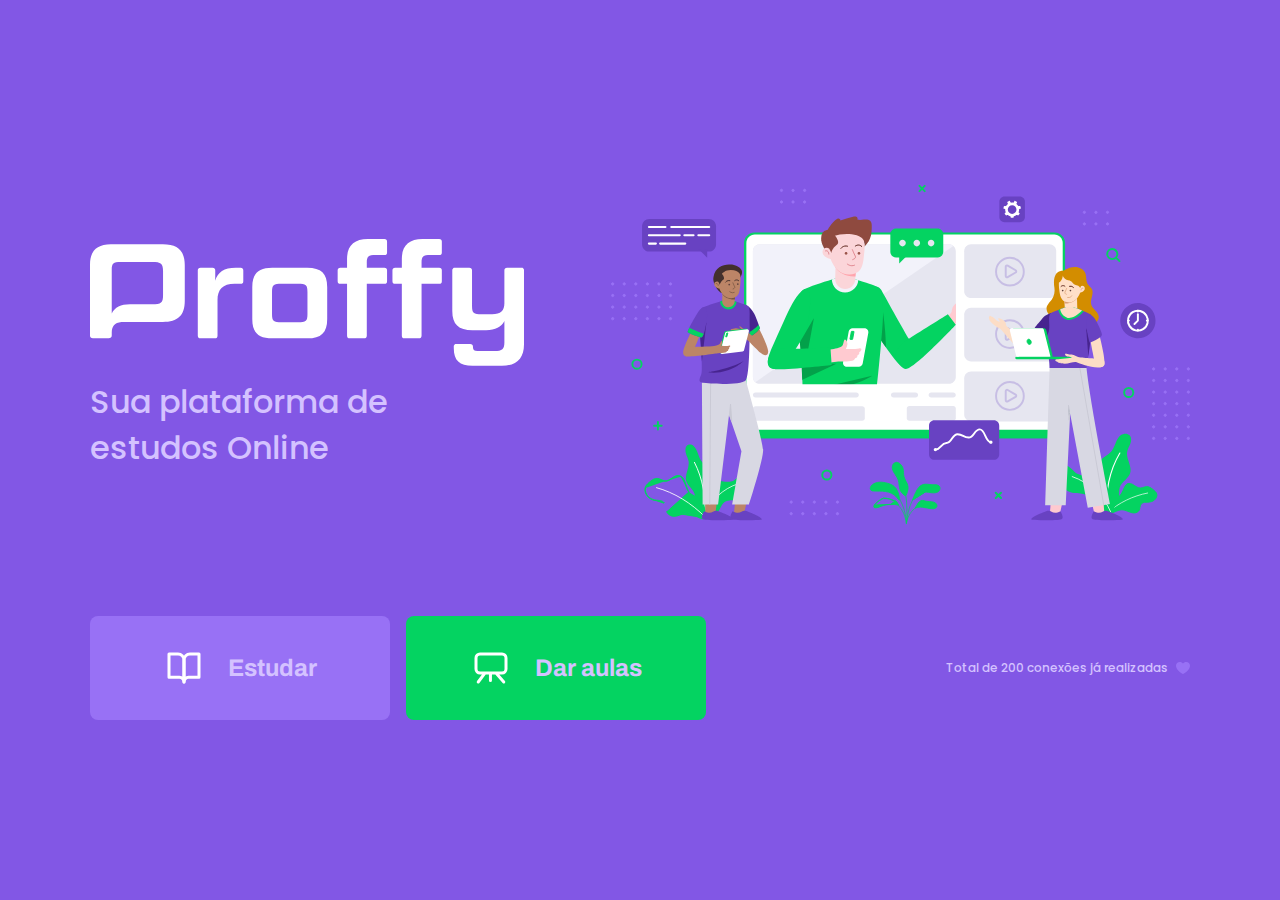
==== study.html @ cfa7b756 "atalização" ====
<!DOCTYPE html>
<html lang="en">

<head>
    <meta charset="UTF-8">
    <meta name="viewport" content="width=device-width, initial-scale=1.0">
    <title>Proff | Sua plataforma de estudos Online</title>
    <link rel="stylesheet" href="/styles/main.css">
    <link rel="stylesheet" href="/styles/partials/page-landing.css">

    <link
        href="https://fonts.googleapis.com/css2?family=Archivo:wght@400;700&amp;family=Poppins:wght@400;600&amp;display=swap"
        rel="stylesheet">
</head>

<body id="page-landing">

    <div id="container">
        <div class="logo-container">

            <img src="/images/logo.svg" alt="Logo">
            <h2>Sua plataforma de estudos Online</h2>
        </div>

        <img class="hero-image" src="/images/landing.svg" alt="Plataforma de estudos">

        <div class="buttons-container">

            <a class="study" href="/study">
                <img src="/images/icons/study.svg" alt="Estudar">
                Estudar
            </a>

            <a class="give-classes" href="/give-classes.html">
                <img src="/images/icons/give-classes.svg" alt="Dar aulas">
                Dar aulas
            </a>


        </div>

        <p class="total-connections">Total de 200 conexões já realizadas

            <img src="/images/icons/purple-heart.svg" alt="Coração Roxo">
        </p>

    </div>

</body>

</html>
---- styles/main.css ----
:root {
    --color-background: #F0F0F7;
    --color-primary-lighter: #9871F5;
    --color-primary-light: #916BEA;
    --color-primary: #8257E5;
    --color-primary-dark: #774DD6;
    --color-primary-darker: #6842c2;
    --color-secondary: #04D361;
    --color-secondary-dark: #04BF58;
    --color-title-in-primary: #FFFFFF;
    --color-text-in-primary: #D4C2FF;
    --color-text-title: #32264D;
    --color-text-complement: #9C98A6;
    --color-text-base: #6A6180;
    --color-line-in-white: #E6E6F0;
    --color-input-background: #F8F8FC;
    --color-button-text: #FFFFFF;
    --color-box-base: #FFFFFF;
    --color-box-footer: #FAFAFC;
    --color-small-info: #C1BCCC;
    font-size: 60%; /* controle das medidas rem */
}
*{
    margin: 0;
    padding: 0;
    box-sizing: border-box;
}
html, body{
    height: 100vh;
}

body{
    background-color:var (--color-background);
    display: flex;
    justify-content: center;
    align-items: center;
}

body, input, button, textarea{
    font: 500 1.6rem Poppins;
    color: var (var(--color-text-base))
}
#container{
    width: 90vw;
    max-width: 700px;
}
---- styles/partials/page-landing.css ----
#page-landing{
    background:var(--color-primary) ;
}
#page-landing #container{
    color: var(--color-text-in-primary);
}
.logo-container {
    text-align: center;
    margin-bottom: 3.2rem;
}
.logo-container h2{
    font-weight: 500;
    font-size: 3.2rem;
    line-height: 4.6rem;
    margin-top: 0.6rem;
}

.logo-container img{
    height: 10rem;
}
.hero-image{
    width: 100%;
}
.buttons-container{
    display: flex;
    justify-content: center;
    margin: 3.2rem 0;
}
.buttons-container a{
    width: 30rem;
    height: 10.4rem;
    border-radius: 0.8rem;
    margin-right: 1.6rem ;
    font: 700 2.4rem Archivo;
    display: flex;
    align-items: center;
    justify-content: center;
    text-decoration: none;
    color: var(--color-button-texte);
}
.buttons-container a img{
    width: 4rem;
    margin-right: 2.4rem;
}
.buttons-container a.study{
    background: var(--color-primary-lighter);
}
.buttons-container a.study:hover{
    background:var(--color-primary-light) ;
    transition: background 0.5s;
}
.buttons-container a.give-classes{
    background: var(--color-secondary);
    margin-right: 0;
}
.buttons-container a.give-classes:hover{
    background: var(--color-secondary-dark);
    transition: background 0.5s;
}
.total-connections{
    font-size: 1.8rem;
    display: flex;
    align-items: center;
    justify-content: center;
}
.total-connections img{
    margin-left: 0.8rem;
}
@media (max-width:699px){
    :root{
        font-size: 40%;
    }
}
@media (min-width:1100px){
    #page-landing #container{
        max-width: 1100px;
        display: grid;
        grid-template-columns: 2fr 1fr 2fr;
        grid-template-rows: 350px 1fr;
        grid-template-areas: 
        "proffy image image"
        "button button texting";
        column-gap: 87px;
        row-gap: 86px;

    }
    .logo-container{ 
        grid-area: proffy;
        text-align: initial;
        align-self: center;
        margin:0;
    }
    .logo-container img{ 
        height: 127%;
    }
    .hero-image{
        grid-area: image;
        height: 350px;
    }
    .buttons-container{
        grid-area: button;
        justify-content:flex-start ;
        margin: 0;
    }
    .total-connections{
        grid-area: texting;
        justify-self: end;
        font-size: 1.2rem;
    }
}
@media (min-width: 700px){
    :root{
        font-size: 62.5%; /* Equivale a 10px */
    }
}
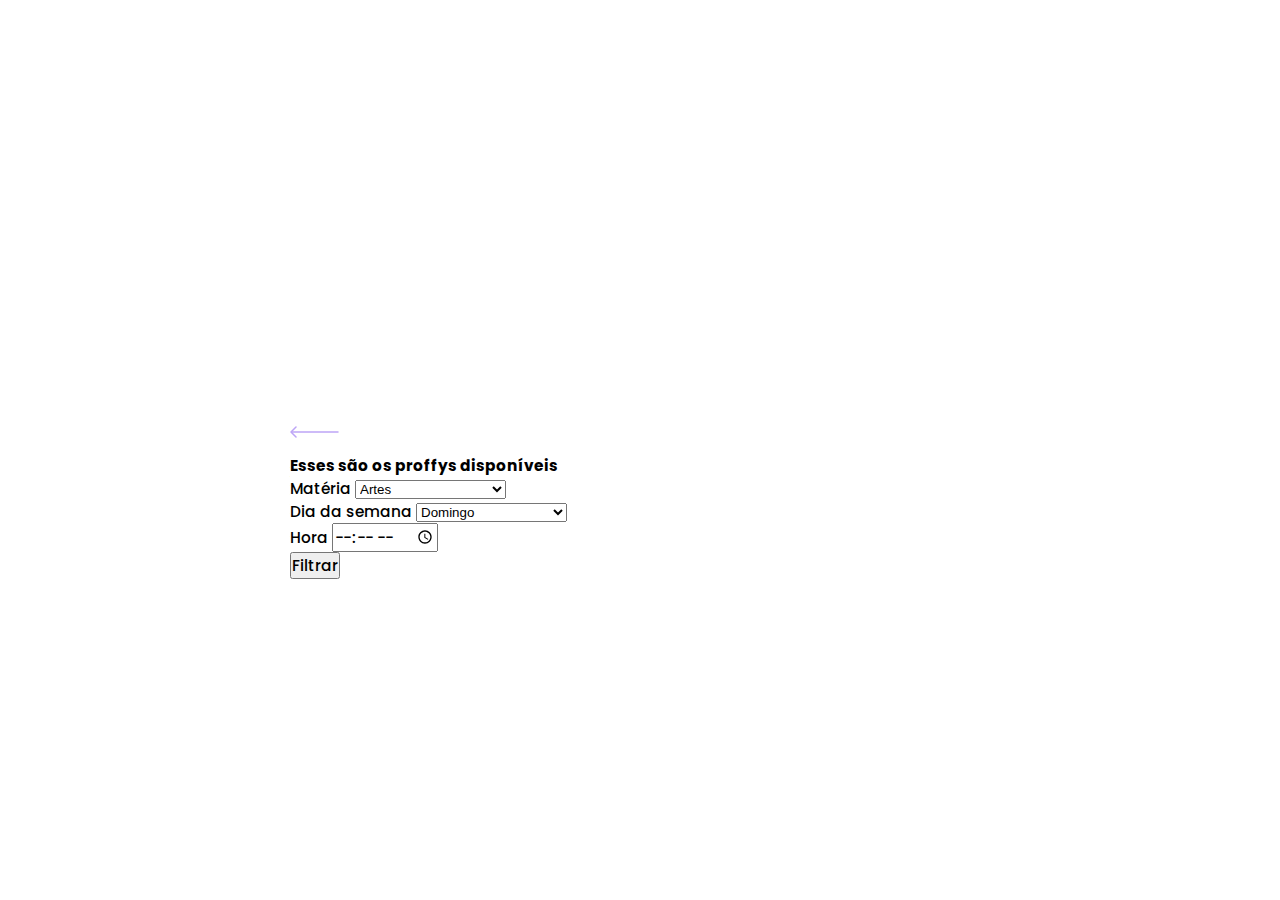
==== commit e56d5d1b: "atualização" ====
--- a/study.html
+++ b/study.html
@@ -3,47 +3,64 @@
 
 <head>
     <meta charset="UTF-8">
+    <title>Proff | Sua plataforma de estudos Online</title>
     <meta name="viewport" content="width=device-width, initial-scale=1.0">
-    <title>Proff | Sua plataforma de estudos Online</title>
-    <link rel="stylesheet" href="/styles/main.css">
-    <link rel="stylesheet" href="/styles/partials/page-landing.css">
+    <link rel="stylesheet" href="styles/main.css">
+    <link rel="stylesheet" href="styles/partials/page-study.css">
 
     <link
         href="https://fonts.googleapis.com/css2?family=Archivo:wght@400;700&amp;family=Poppins:wght@400;600&amp;display=swap"
         rel="stylesheet">
 </head>
 
-<body id="page-landing">
+<body id="page-study">
 
     <div id="container">
-        <div class="logo-container">
-
-            <img src="/images/logo.svg" alt="Logo">
-            <h2>Sua plataforma de estudos Online</h2>
-        </div>
-
-        <img class="hero-image" src="/images/landing.svg" alt="Plataforma de estudos">
-
-        <div class="buttons-container">
-
-            <a class="study" href="/study">
-                <img src="/images/icons/study.svg" alt="Estudar">
-                Estudar
-            </a>
-
-            <a class="give-classes" href="/give-classes.html">
-                <img src="/images/icons/give-classes.svg" alt="Dar aulas">
-                Dar aulas
-            </a>
-
-
-        </div>
-
-        <p class="total-connections">Total de 200 conexões já realizadas
-
-            <img src="/images/icons/purple-heart.svg" alt="Coração Roxo">
-        </p>
-
+        <header class="page-header">
+            <div class="top-bar-container">
+                <a href="/"><img src="images/icons/back.svg" alt="Voltar"></a>
+                <img src="images/logo.svg" alt="logo">
+            </div>
+            <div class="header-content">
+                <strong>Esses são os proffys disponíveis</strong>
+            </div>
+            <form id="search-teachers">
+                <div class="select-block">
+                    <label for="subject">Matéria</label>
+                    <select name="subject" id="subject">
+                        <option value="" disabled="" hidden="">Selecione uma opção</option>
+                        <option value="1">Artes</option>
+                        <option value="2">Biologia</option>
+                        <option value="3">Ciências</option>
+                        <option value="4">Educação física</option>
+                        <option value="5">Física</option>
+                        <option value="6">Geografia</option>
+                        <option value="7">História</option>
+                        <option value="8">Matemática</option>
+                        <option value="9">Português</option>
+                        <option value="10">Química</option>
+                    </select>
+                </div>
+                <div class="select-block">
+                    <label for="weekday">Dia da semana</label>
+                    <select name="weekday" id="weekday">
+                        <option value="" disabled="" hidden="">Selecione uma opção</option>
+                        <option value="0">Domingo</option>
+                        <option value="1">Segunda-feira</option>
+                        <option value="2">Terça-feira</option>
+                        <option value="3">Quarta-feira</option>
+                        <option value="4">Quinta-feira</option>
+                        <option value="5">Sexta-feira</option>
+                        <option value="6">Sábado</option>
+                    </select>
+                </div>
+                <div class="input-block">
+                    <label for="time">Hora</label>
+                    <input name="time" id="time" type="time">
+                </div>
+                <button type="submit">Filtrar</button>
+            </form>
+        </header>
     </div>
 
 </body>
--- a/styles/partials/page-study.css
+++ b/styles/partials/page-study.css
@@ -0,0 +1,3 @@
+#container #page-study{
+    
+}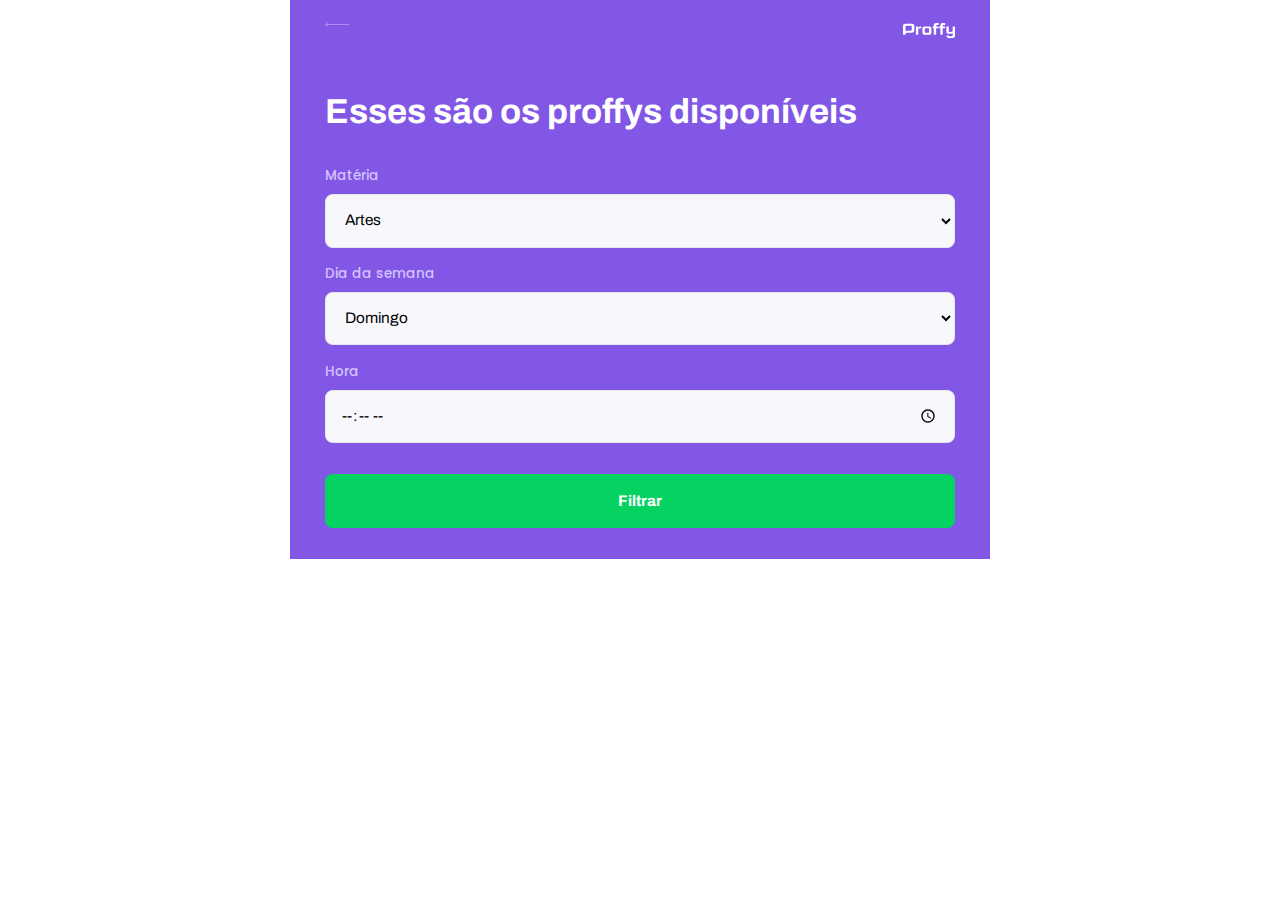
==== commit 57e50d5a: "inputs" ====
--- a/study.html
+++ b/study.html
@@ -14,52 +14,58 @@
 </head>
 
 <body id="page-study">
+    <div id="container">
 
-    <div id="container">
         <header class="page-header">
+
             <div class="top-bar-container">
+
                 <a href="/"><img src="images/icons/back.svg" alt="Voltar"></a>
                 <img src="images/logo.svg" alt="logo">
+
             </div>
+
             <div class="header-content">
                 <strong>Esses são os proffys disponíveis</strong>
+
+
+                <form id="search-teachers">
+                    <div class="select-block">
+                        <label for="subject">Matéria</label>
+                        <select name="subject" id="subject">
+                            <option value="" disabled="" hidden="">Selecione uma opção</option>
+                            <option value="1">Artes</option>
+                            <option value="2">Biologia</option>
+                            <option value="3">Ciências</option>
+                            <option value="4">Educação física</option>
+                            <option value="5">Física</option>
+                            <option value="6">Geografia</option>
+                            <option value="7">História</option>
+                            <option value="8">Matemática</option>
+                            <option value="9">Português</option>
+                            <option value="10">Química</option>
+                        </select>
+                    </div>
+                    <div class="select-block">
+                        <label for="weekday">Dia da semana</label>
+                        <select name="weekday" id="weekday">
+                            <option value="" disabled="" hidden="">Selecione uma opção</option>
+                            <option value="0">Domingo</option>
+                            <option value="1">Segunda-feira</option>
+                            <option value="2">Terça-feira</option>
+                            <option value="3">Quarta-feira</option>
+                            <option value="4">Quinta-feira</option>
+                            <option value="5">Sexta-feira</option>
+                            <option value="6">Sábado</option>
+                        </select>
+                    </div>
+                    <div class="input-block">
+                        <label for="time">Hora</label>
+                        <input name="time" id="time" type="time">
+                    </div>
+                    <button type="submit">Filtrar</button>
+                </form>
             </div>
-            <form id="search-teachers">
-                <div class="select-block">
-                    <label for="subject">Matéria</label>
-                    <select name="subject" id="subject">
-                        <option value="" disabled="" hidden="">Selecione uma opção</option>
-                        <option value="1">Artes</option>
-                        <option value="2">Biologia</option>
-                        <option value="3">Ciências</option>
-                        <option value="4">Educação física</option>
-                        <option value="5">Física</option>
-                        <option value="6">Geografia</option>
-                        <option value="7">História</option>
-                        <option value="8">Matemática</option>
-                        <option value="9">Português</option>
-                        <option value="10">Química</option>
-                    </select>
-                </div>
-                <div class="select-block">
-                    <label for="weekday">Dia da semana</label>
-                    <select name="weekday" id="weekday">
-                        <option value="" disabled="" hidden="">Selecione uma opção</option>
-                        <option value="0">Domingo</option>
-                        <option value="1">Segunda-feira</option>
-                        <option value="2">Terça-feira</option>
-                        <option value="3">Quarta-feira</option>
-                        <option value="4">Quinta-feira</option>
-                        <option value="5">Sexta-feira</option>
-                        <option value="6">Sábado</option>
-                    </select>
-                </div>
-                <div class="input-block">
-                    <label for="time">Hora</label>
-                    <input name="time" id="time" type="time">
-                </div>
-                <button type="submit">Filtrar</button>
-            </form>
         </header>
     </div>
 
--- a/styles/partials/page-study.css
+++ b/styles/partials/page-study.css
@@ -1,3 +1,82 @@
-#container #page-study{
-    
+#page-study #container{
+    width: 100vw;
+    height: 100vh;
+}
+.page-header{
+    background: var(--color-primary);
+    display: flex;
+    flex-direction: column;
+}
+.page-header .top-bar-container{
+    width: 90%;
+    margin: 0 auto;
+    display: flex;
+    align-items: center;
+    justify-content: space-between;
+    padding: 1.6rem 0;
+}
+.page-header .top-bar-container a{
+    height: 3.2rem;
+    transition: opacity 0.2s;
+}
+.page-header .top-bar-container a:hover{
+    opacity: 0.6;
+}
+.page-header .top-bar-container img{
+    height: 1.6rem;
+}
+.page-header .header-content{
+    width: 90%;
+    margin: 3.2rem auto;
+}
+.page-header .header-content strong{
+    font: 700 3.6rem Archivo;
+    line-height: 4.2rem;
+    color: var(--color-title-in-primary);
+}
+#search-teachers{
+    margin-top: 3.2rem ;
+}
+#search-teachers label{
+    color: var(--color-text-in-primary);
+}
+#search-teachers .select-block{
+    margin-bottom: 1.4rem;
+}
+#search-teachers button{
+    width: 100%;
+    height: 5.6rem;
+    background: var(--color-secondary);
+    color: var(--color-button-text);
+    border: 0;
+    border-radius: .8rem;
+    cursor: pointer;
+    font: 700 1.6rem Archivo;
+    display: flex;
+    align-items: center;
+    justify-content: center;
+    text-decoration: none;
+    transition: background 0.2s;
+    margin-top: 3.2rem;
+}
+#search-teachers button:hover{
+    background-color: var(--color-secondary-dark);
+}
+.select-block label, .input-block label{
+    font-size: 1.4rem;
+    color: var(--color-text-complement);
+}
+.input-block input, .select-block select{
+    width: 100%;
+    height: 5.6rem;
+    margin-top: 0.8rem;
+    border-radius: 0.8rem;
+    background: var(--color-input-background);
+    border: 1px solid var(--color-line-in-white);
+    outline: 0;
+    padding: 0 1.6rem;
+    font: 1.6rem Archivo;
+}
+.input-block:focus-within::after{
+    content: "";
 }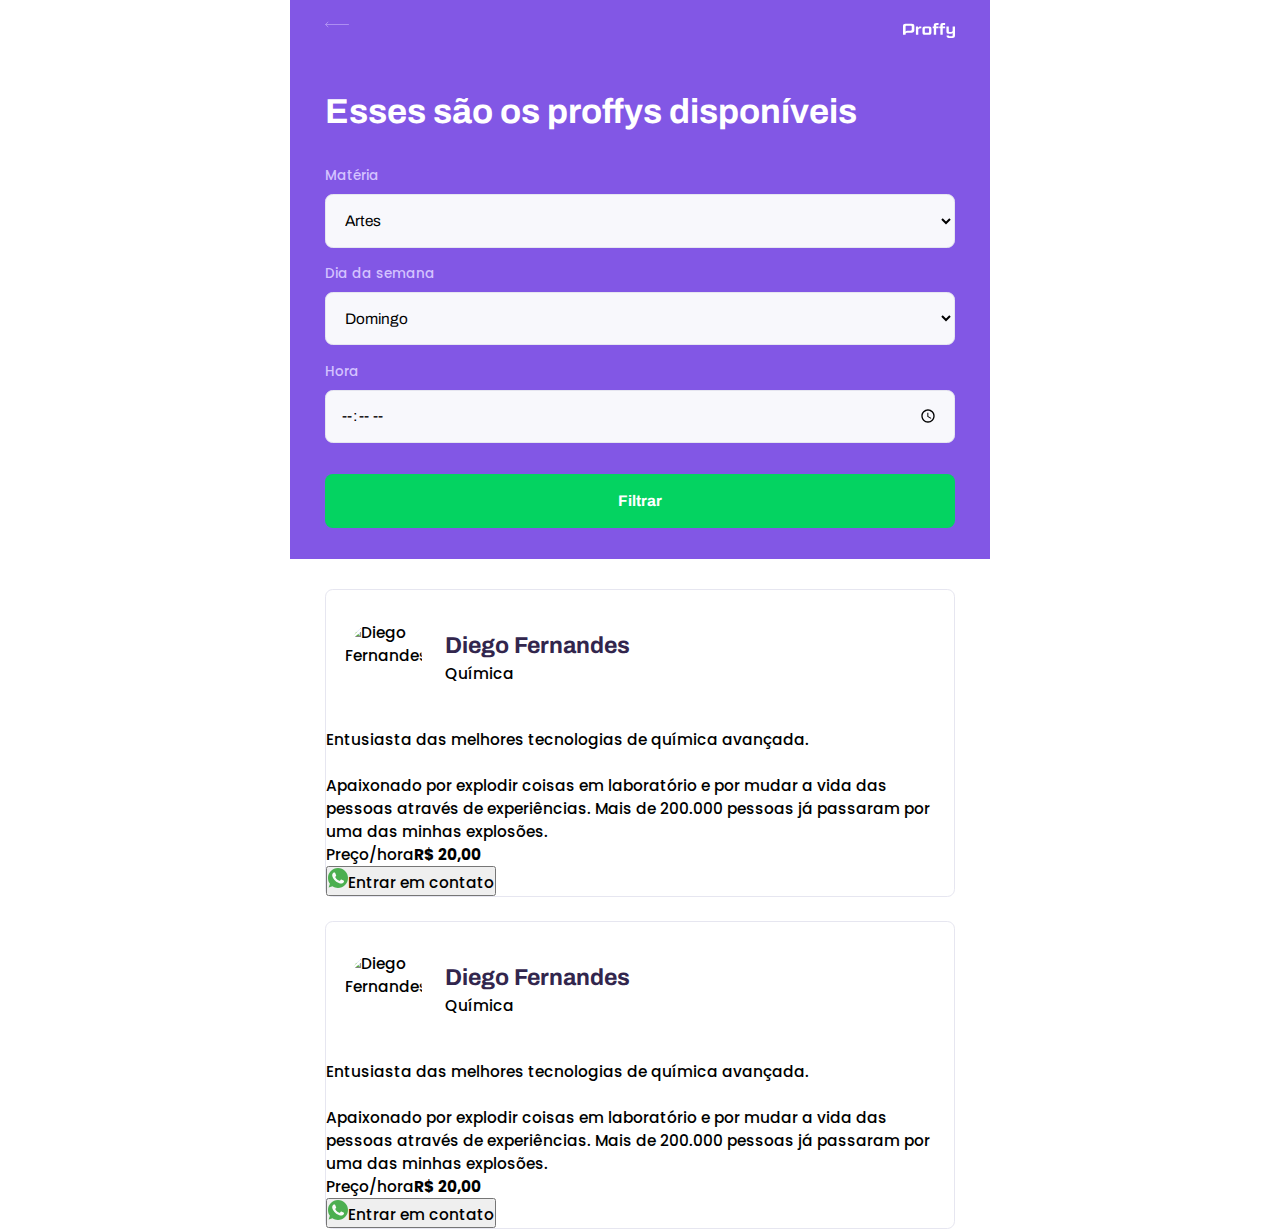
==== commit f0e30aea: "atualização" ====
--- a/study.html
+++ b/study.html
@@ -67,7 +67,57 @@
                 </form>
             </div>
         </header>
+
+        <main>
+  
+            <article class="teacher-item">
+                <header>
+                    <img 
+                        src="https://avatars2.githubusercontent.com/u/2254731?s=460&amp;u=0ba16a79456c2f250e7579cb388fa18c5c2d7d65&amp;v=4" 
+                        alt="Diego Fernandes">
+                    <div>
+                        <strong>Diego Fernandes</strong>
+                        <span>Química</span>
+                    </div>
+                </header>
+            
+                <p>Entusiasta das melhores tecnologias de química avançada.<br><br>Apaixonado por explodir coisas em laboratório e por mudar a vida das pessoas através de experiências. Mais de 200.000 pessoas já passaram por uma das minhas explosões.</p>
+            
+                <footer>
+                    <p>Preço/hora<strong>R$ 20,00</strong>
+                    </p>
+                    <button type="button">
+                        <img src="/images/icons/whatsapp.svg" alt="Whatsapp">Entrar em contato
+                    </button>
+                </footer>
+            </article>
+
+            <article class="teacher-item">
+                <header>
+                    <img 
+                        src="https://avatars2.githubusercontent.com/u/2254731?s=460&amp;u=0ba16a79456c2f250e7579cb388fa18c5c2d7d65&amp;v=4" 
+                        alt="Diego Fernandes">
+                    <div>
+                        <strong>Diego Fernandes</strong>
+                        <span>Química</span>
+                    </div>
+                </header>
+            
+                <p>Entusiasta das melhores tecnologias de química avançada.<br><br>Apaixonado por explodir coisas em laboratório e por mudar a vida das pessoas através de experiências. Mais de 200.000 pessoas já passaram por uma das minhas explosões.</p>
+            
+                <footer>
+                    <p>Preço/hora<strong>R$ 20,00</strong>
+                    </p>
+                    <button type="button">
+                        <img src="/images/icons/whatsapp.svg" alt="Whatsapp">Entrar em contato
+                    </button>
+                </footer>
+            </article>
+
+        </main>
     </div>
+
+
 
 </body>
 
--- a/styles/partials/page-study.css
+++ b/styles/partials/page-study.css
@@ -77,6 +77,52 @@
     padding: 0 1.6rem;
     font: 1.6rem Archivo;
 }
+.input-block{
+    position: relative;
+}
 .input-block:focus-within::after{
     content: "";
-}+    width: calc(100% - 3.2rem);
+    height:2px;
+    background: var(--color-primary-light);
+    position: absolute;
+    left: 1.6rem;
+    bottom:0;
+}
+#page-study main{
+    margin: 3.2rem auto;
+    width: 90%;
+}
+#page-study .teacher-item{
+    background-color: var(--color-box-base);
+    border: 1px solid var(--color-line-in-white);
+    border-radius: 0.8rem;
+    margin-top: 2.4rem;
+}
+.teacher-item header{
+    padding: 3.2rem 2rem;
+    display: flex;
+    align-items: center;
+}
+.teacher-item header img{
+    width: 8rem;
+    height: 8rem;
+    border-radius: 50%;
+}
+.teacher-item header div{
+    margin-left: 2.4rem;
+}
+.teacher-item header div strong{
+    font:  700 2.4rem Archivo;
+    display: block;
+    color: var(--color-text-title);
+}
+.teacher-item header div span{
+    font: 1.6rem;
+    display: block;
+    margin-top: 0.4rem;
+}
+
+
+
+
